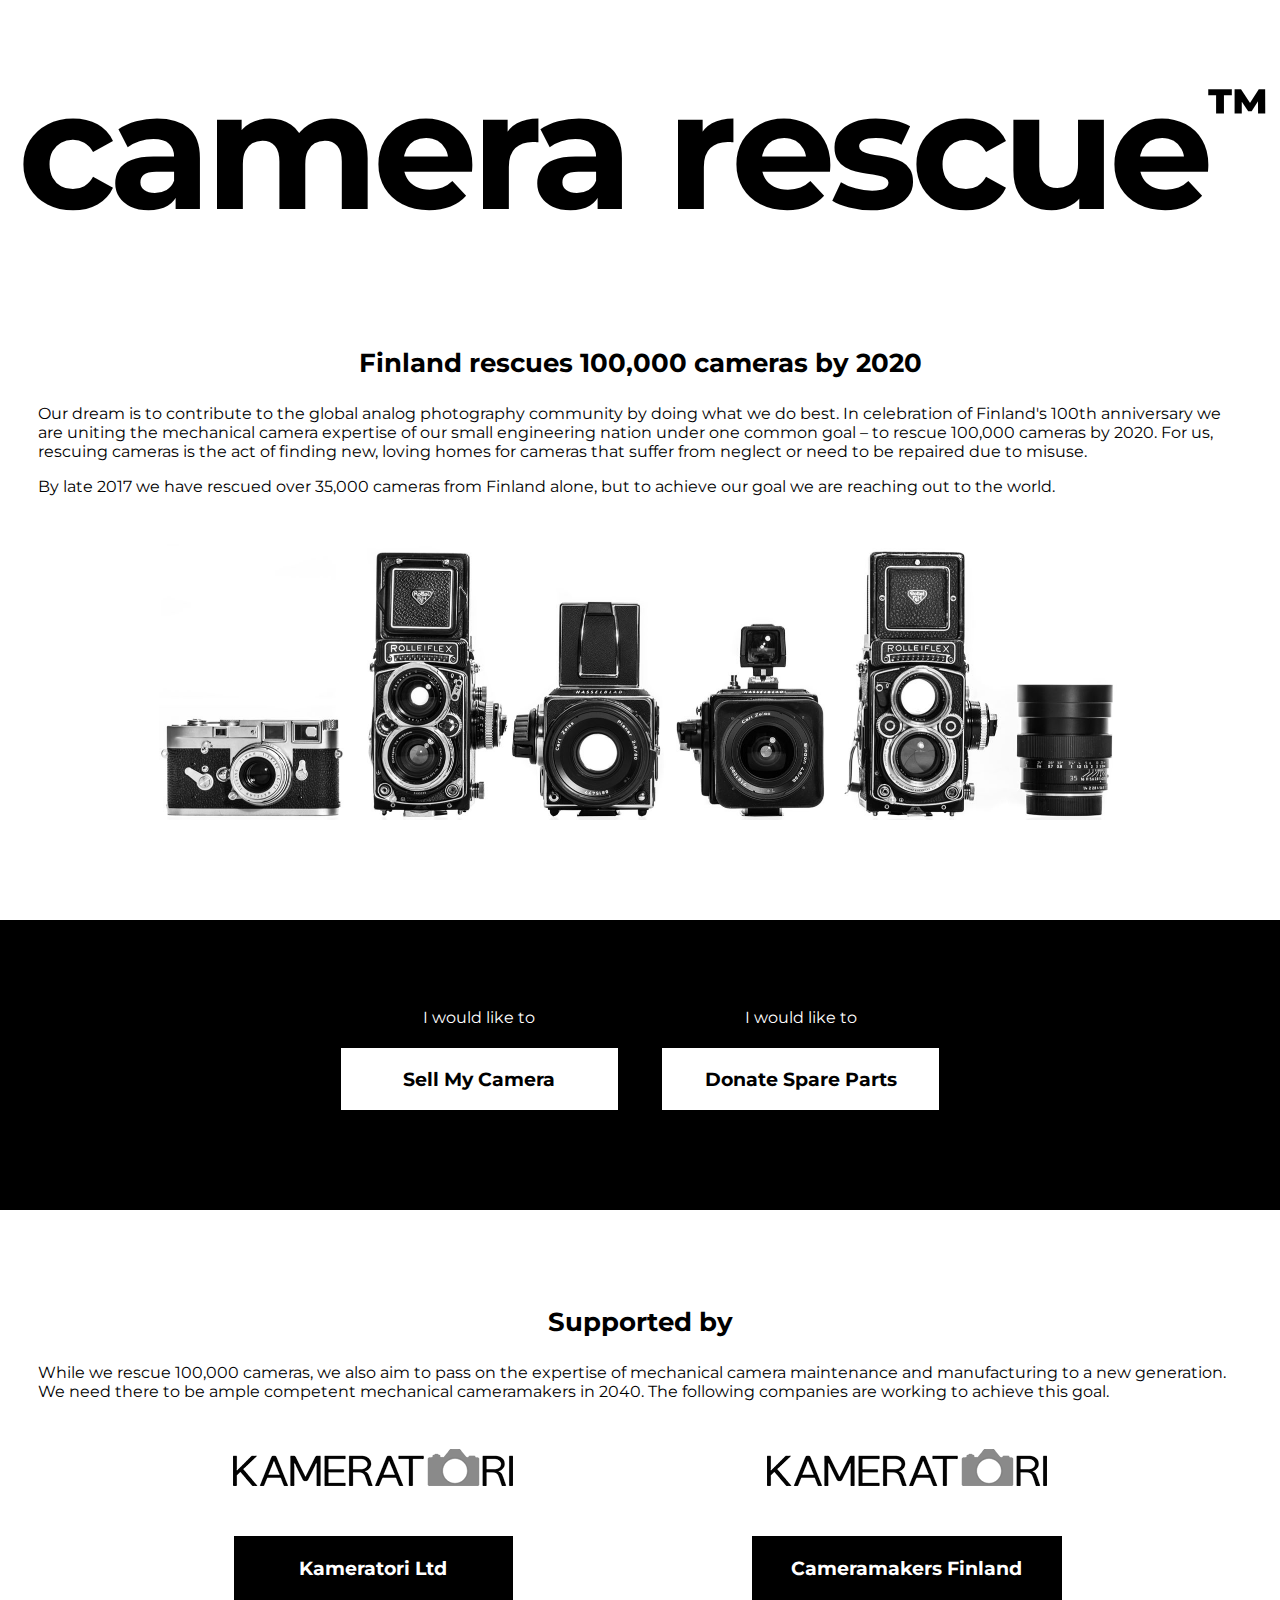
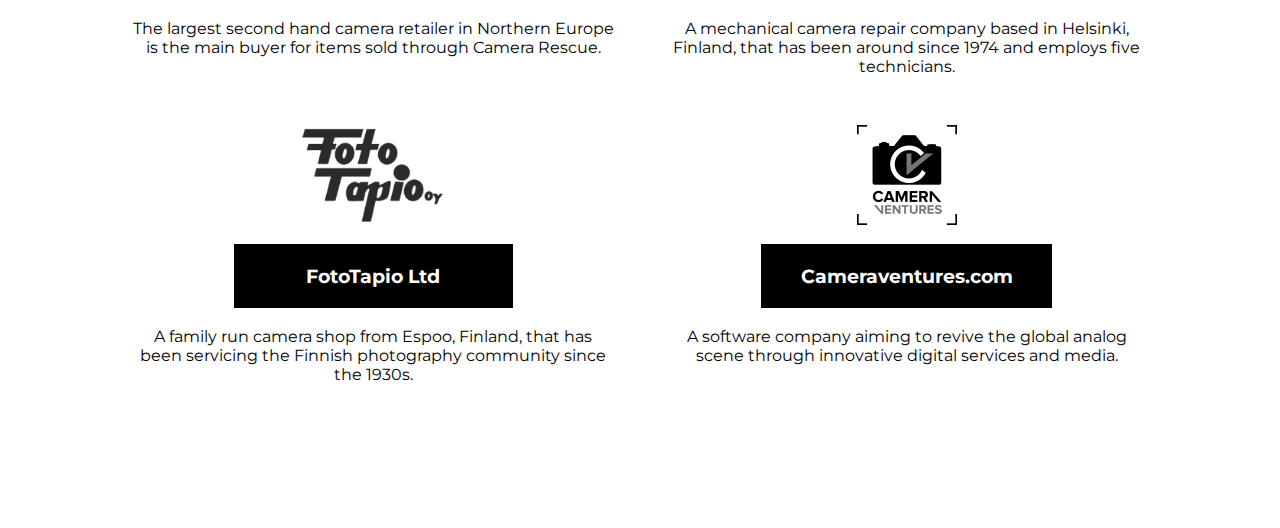
==== index.html @ b63a5067 "Added camera image" ====
<!DOCTYPE html>
<html>
<head>
  <meta charset="utf-8">
  <meta name="viewport" content="width=device-width, initial-scale=1.0">
  <meta name="description" content="Finland rescues 100,000 forgotten and broken cameras by 2020.">
  <meta name="keywords" content="camera, rescue, kameratori">

  <title>camera rescue</title>

  <link rel="stylesheet" href="assets/css/style.css">

  <script src="assets/js/init.js"></script>
</head>
<body class="center">
  <main>
    <!-- <h1 class="center"><span class="slide slide-left">camera</span> <span class="slide slide-right">rescue<span class="trademark">&trade;</span></span></h1> -->
    <h1 class="center">camera rescue<span class="trademark">&trade;</span></h1>

    <section class="center padded align-left ">
      <h2 class="align-center">Finland rescues 100,000 cameras by 2020</h2>
      
      <p>Our dream is to contribute to the global analog photography community by doing what we do best. In celebration of Finland's 100th anniversary we are uniting the mechanical camera expertise of our small engineering nation under one common goal &ndash; to rescue 100,000 cameras by 2020. For us, rescuing cameras is the act of finding new, loving homes for cameras that suffer from neglect or need to be repaired due to misuse.</p>
      
      <p>By late 2017 we have rescued over 35,000 cameras from Finland alone, but to achieve our goal we are reaching out to the world.</p>

      <div class="camera-container">
        <img src="assets/img/cameras.jpg" alt="Mechanical analog cameras">
      </div>
    </section>



    <section class="dark thick buttons">
      <h2>I would like to</h2>
    
      <div class="action-container">
        <p>I would like to</p>
        <!-- <a href="//kameratori.fi/sell-to-us" class="btn light bold"> -->
        <a href="#" class="btn light bold">
          Sell My Camera
        </a>
      </div>

      <div class="action-container">
        <p>I would like to</p>
        <!-- <a href="mailto:info@camerarescue.org" class="btn light bold"> -->
        <a href="#" class="btn light bold">
          Donate Spare Parts
        </a>
      </div>
    </section>



    <section class="center padded">
        <h2>Supported by</h2>
      
        <p class="align-left">While we rescue 100,000 cameras, we also aim to pass on the expertise of mechanical camera maintenance and manufacturing to a new generation. We need there to be ample competent mechanical cameramakers in 2040. The following companies are working to achieve this goal.</p>
      </div>
      
      <div class="company-container">
        <div class="company">
          <div class="logo-container">
            <img src="assets/img/logo/kameratori.png" alt="Kameratori logo">
          </div>

          <div class="company-description">
            <a href="#" class="btn dark bold">Kameratori Ltd</a>
            <p>The largest second hand camera retailer in Northern Europe is the main buyer for items sold through Camera Rescue.</p>
          </div>
        </div>

        <div class="company">
          <div class="logo-container">
            <img src="assets/img/logo/kameratori.png" alt="Cameramakers logo">
          </div>

          <div class="company-description">
            <a href="#" class="btn dark bold">Cameramakers Finland</a>
            <p>A mechanical camera repair company based in Helsinki, Finland, that has been around since 1974 and employs five technicians.</p>
          </div>
        </div>

        <div class="company">
          <div class="logo-container">
            <img src="assets/img/logo/fototapio.png" alt="FotoTapio logo">
          </div>

          <div class="company-description">
            <a href="#" class="btn dark bold">FotoTapio Ltd</a>
            <p>A family run camera shop from Espoo, Finland, that has been servicing the Finnish photography community since the 1930s.</p>
          </div>
        </div>

        <div class="company">
          <div class="logo-container">
            <img src="assets/img/logo/cameraventures.png" alt="Cameraventures logo">
          </div>

          <div class="company-description">
            <a href="#" class="btn dark bold">Cameraventures.com</a>
            <p>A software company aiming to revive the global analog scene through innovative digital services and media.</p>
          </div>
        </div> 
      </div>  
    </section>

  </main>

  <script src="assets/js/script.js"></script>
</body>
</html>
---- assets/css/style.css ----
@import url('https://fonts.googleapis.com/css?family=Montserrat:400,500,700');

* {
  margin: 0;
  box-sizing: content-box;
}

a, a:hover, a:visited, a:active, a:focus {
  text-decoration: none;
  color: inherit;
}

p {
  margin-bottom: 1em;
}

html {
  font-size: 12pt;
}

body {
  font-family: 'Montserrat', sans-serif;
}

main {
  padding-top: 3em;
}

section {
  clear: both;
  margin-bottom: 1rem;
  padding-top: 2rem;
  padding-bottom: 2rem;
}

section.thick {
  padding-top: 3rem;
  padding-bottom: 3rem;
}

h1, h2, h3, h4 {
  font-weight: 700;
  margin-bottom: 1em;
}

h1 {
  margin-bottom: 1rem;
  font-size: 1.4rem;
  letter-spacing: -0.04em;
}

h1 span.trademark {
  font-size: 0.35em;
  position: relative;
  top: 0.45em;
  font-weight: 800;
  vertical-align: top;
  user-select: none;
}

h2 {  font-size: 1.2rem;  }
h3 {
  font-weight: 500;
  font-size: 1.3rem;
}

img {
  max-width: 100%;
  max-height: 100%;
  filter: grayscale(100%);
}

.camera-container {
  margin-top: 3em;
  width: 100%;
  margin-left: auto;
  margin-right: auto;
}

.action-container {
  display: block;
  margin: 0;
}

.action-container p {
  display: none;
  margin: 0;
  transition: transform 0.3s ;
}

.action-container p.active {
  transform: translateY(3em);
}

.btn {
  display: inline-block;
  margin: 0.5em;
  padding: 1em 2em;
  min-width: 200px;
  border: 1px solid black;
  font-size: 1.2em;
  transition-duration: 0.3s;
  transition-timing-function: ease;
  transition-property: background-color, border-color, color, transform;
}

.btn.light {
  background-color: white;
}

.btn.light, .btn.light:hover, .btn.light:visited, .btn.light:active, .btn.light:focus {
  color: black;
}

.btn.dark, .btn.dark:hover, .btn.dark:visited, .btn.dark:active, .btn.dark:focus {
  color: white;
}

.btn:hover {
  transform: translateY(-5px);
}

.btn.light:hover {
  color: white;
  border-color: white;
  background-color: black;
}

.btn.dark:hover {
  color: black;
  border-color: black;
  background-color: white;
}

.dark {
  background-color: black;
  color: white;
}

.bold {
  font-weight: 700;
}

.padded {
  padding-left: 3%;
  padding-right: 3%;
}

.center {
  margin-left: auto;
  margin-right: auto;
  text-align: center;
}

.align-center {
  text-align: center;
}

.align-left {
  text-align: left;
}

.align-right {
  text-align: right;
} 

.company {
  vertical-align: top;
  display: block;
  margin-bottom: 2em;
  margin-left: 2%;
  margin-right: 2%;
}

.company h3 {
  display: inline-block;
  padding: 1rem;
}

.logo-container {
  line-height: 100px;
  height: 100px;
  max-width: 100%;
}

.logo-container img {
  vertical-align: middle;
}

.company-description {
  display: inline-block;
}

.company-description h3 {
  margin-bottom: 0.2em;
}

@media (min-width: 200px) {
  h1 {  font-size: 1.6rem;  }
}

@media (min-width: 350px) {
  h1 {  font-size: 2.8rem;  }
  h2 {  font-size: 1.6em;  }
}

@media (min-width: 670px) {
  h1 {
    font-size: 4rem;
  }
  .action-container {
    display: inline-block;
  }
  .btn {
    margin: 1em;
  }
  section.buttons h2 {
    display: none;
  }
  .action-container p {
    display: block;
    margin-top: 0.5em;
  }
}

@media (min-width: 1000px) {
  h1 {
    font-size: 6rem;
  }
  .camera-container {
    width: 80%;
  }
  section {
    padding-top: 3.5rem;
    padding-bottom: 3.5rem;
  }
  section.thick {
    padding-top: 5rem;
    padding-bottom: 5rem;
  }
  .company {
    display: inline-block;
    width: 40%;
  }
}

@media (min-width: 1200px) {
  h1 {
    font-size: 8rem;
  }
  section {
    padding-top: 5rem;
    padding-bottom: 5rem;
  }
}

@media (min-width: 1600px) {
  h1 {
    font-size: 10rem;
  }
}
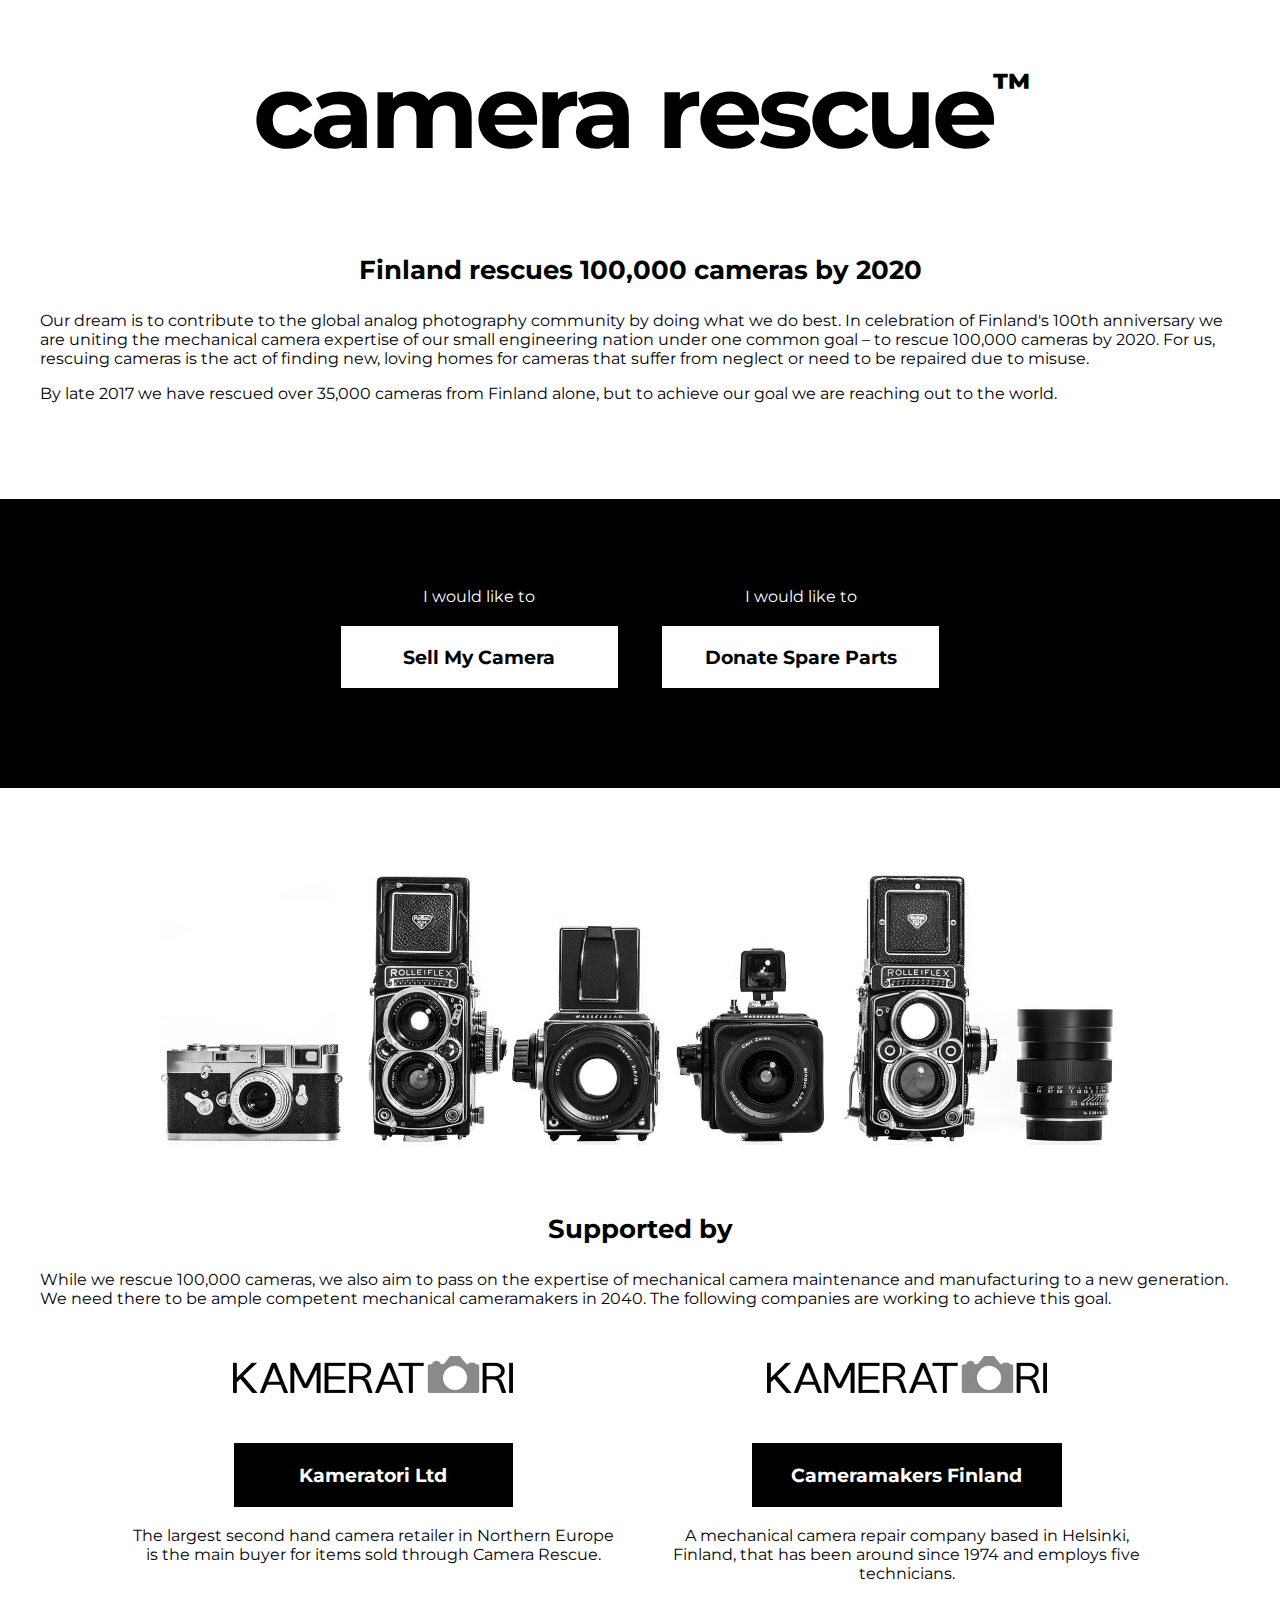
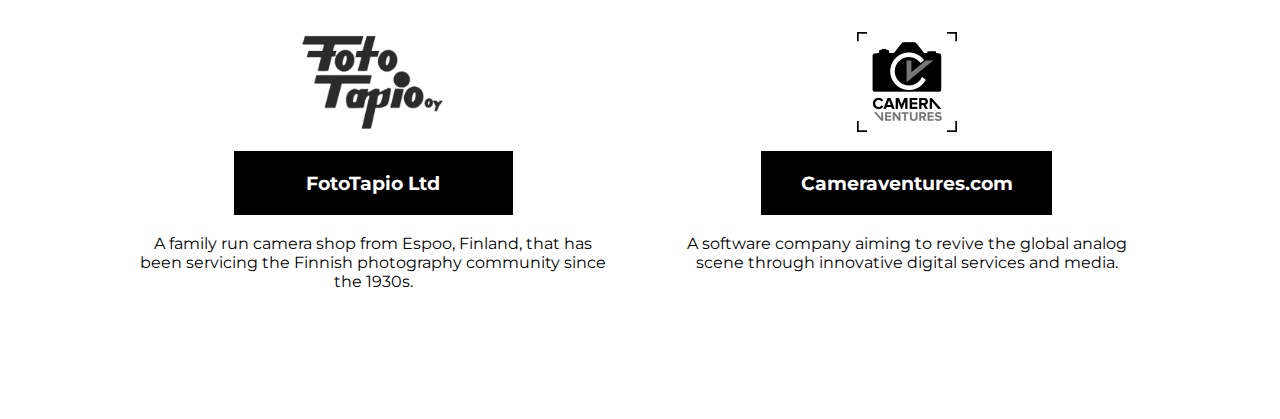
==== commit 45614c87: "Resized title, limited paragraph width" ====
--- a/index.html
+++ b/index.html
@@ -23,10 +23,6 @@
       <p>Our dream is to contribute to the global analog photography community by doing what we do best. In celebration of Finland's 100th anniversary we are uniting the mechanical camera expertise of our small engineering nation under one common goal &ndash; to rescue 100,000 cameras by 2020. For us, rescuing cameras is the act of finding new, loving homes for cameras that suffer from neglect or need to be repaired due to misuse.</p>
       
       <p>By late 2017 we have rescued over 35,000 cameras from Finland alone, but to achieve our goal we are reaching out to the world.</p>
-
-      <div class="camera-container">
-        <img src="assets/img/cameras.jpg" alt="Mechanical analog cameras">
-      </div>
     </section>
 
 
@@ -54,10 +50,13 @@
 
 
     <section class="center padded">
-        <h2>Supported by</h2>
-      
-        <p class="align-left">While we rescue 100,000 cameras, we also aim to pass on the expertise of mechanical camera maintenance and manufacturing to a new generation. We need there to be ample competent mechanical cameramakers in 2040. The following companies are working to achieve this goal.</p>
+      <div class="camera-container">
+        <img src="assets/img/cameras.jpg" alt="Mechanical analog cameras">
       </div>
+
+      <h2>Supported by</h2>
+    
+      <p class="align-left">While we rescue 100,000 cameras, we also aim to pass on the expertise of mechanical camera maintenance and manufacturing to a new generation. We need there to be ample competent mechanical cameramakers in 2040. The following companies are working to achieve this goal.</p>
       
       <div class="company-container">
         <div class="company">
--- a/assets/css/style.css
+++ b/assets/css/style.css
@@ -12,6 +12,9 @@
 
 p {
   margin-bottom: 1em;
+  max-width: 1200px;
+  margin-left: auto;
+  margin-right: auto;
 }
 
 html {
@@ -28,7 +31,6 @@
 
 section {
   clear: both;
-  margin-bottom: 1rem;
   padding-top: 2rem;
   padding-bottom: 2rem;
 }
@@ -44,7 +46,7 @@
 }
 
 h1 {
-  margin-bottom: 1rem;
+  margin-bottom: 0;
   font-size: 1.4rem;
   letter-spacing: -0.04em;
 }
@@ -71,7 +73,7 @@
 }
 
 .camera-container {
-  margin-top: 3em;
+  margin-bottom: 4em;
   width: 100%;
   margin-left: auto;
   margin-right: auto;
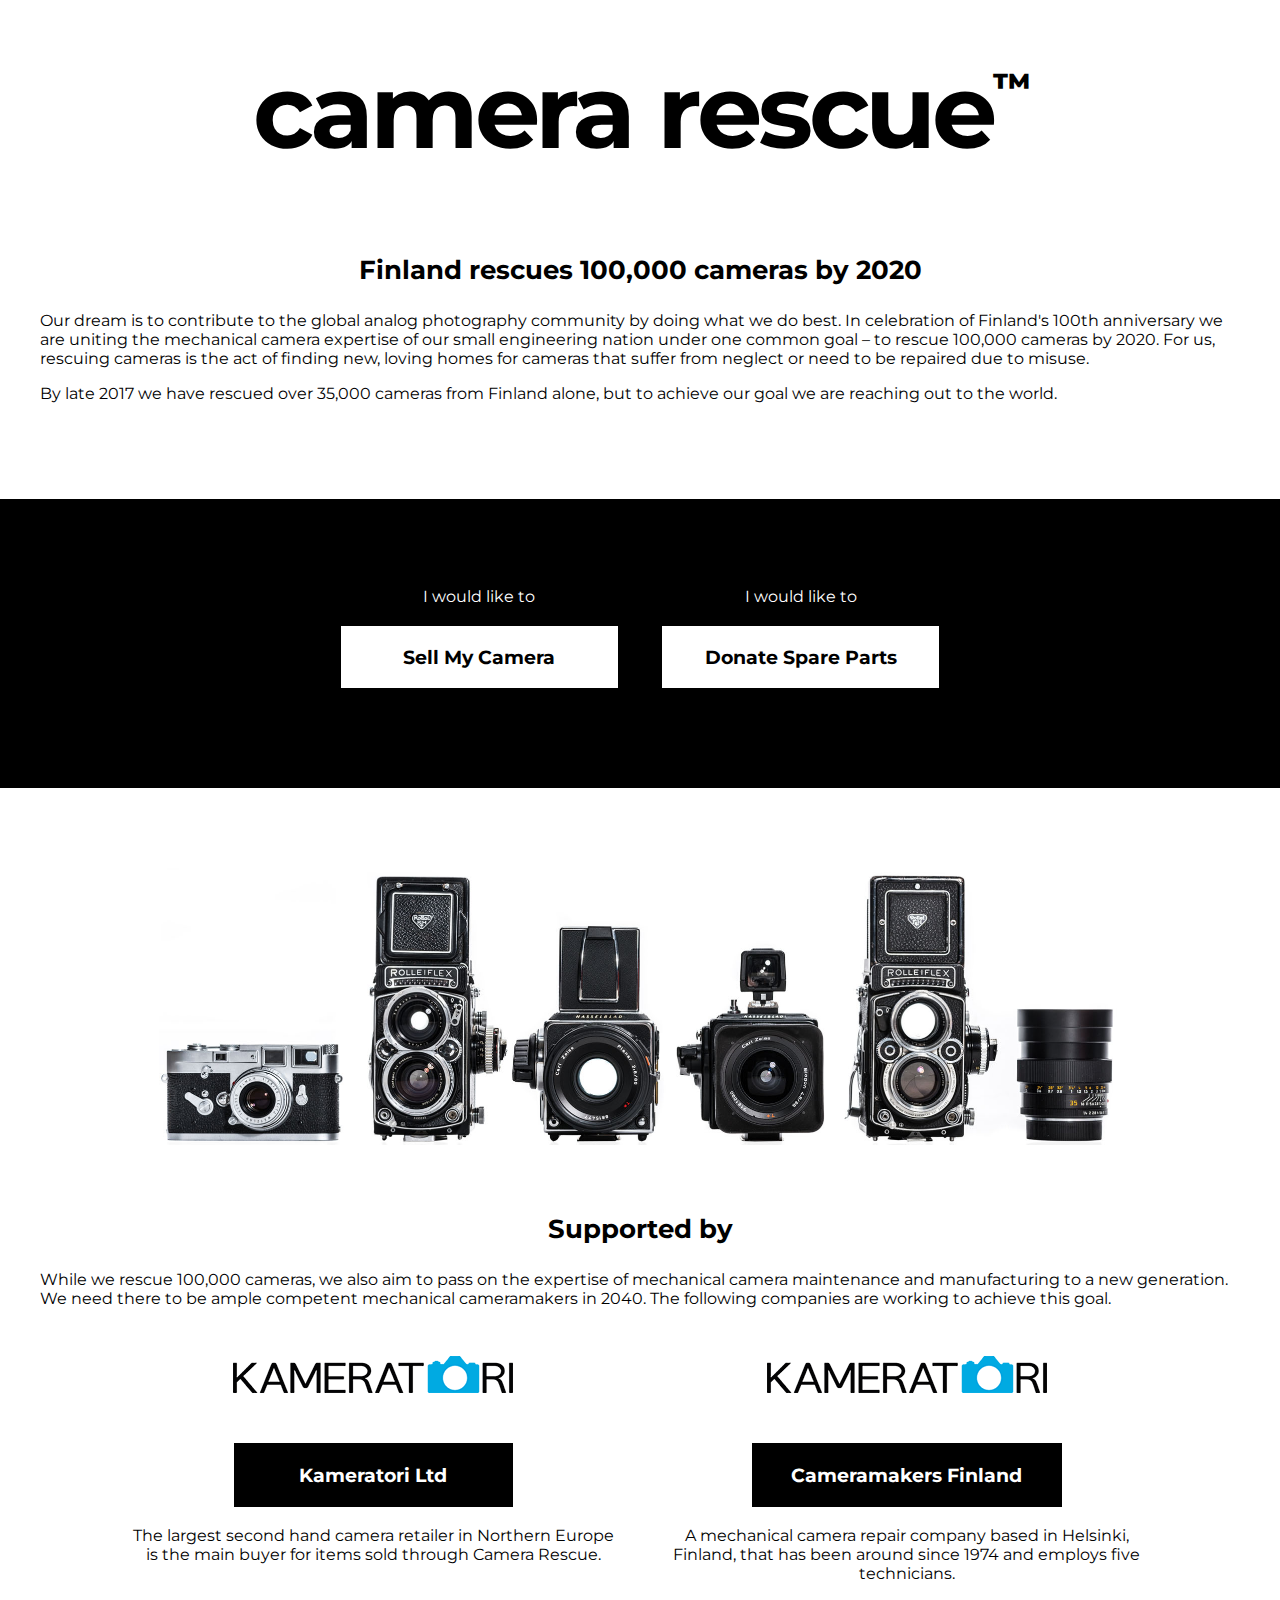
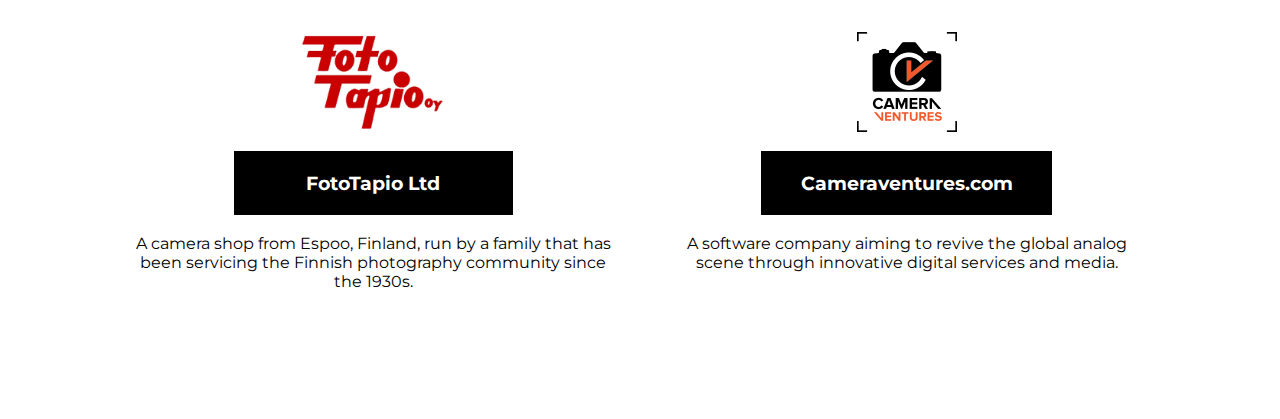
==== commit 92ab4a2f: "Prefixed css" ====
--- a/index.html
+++ b/index.html
@@ -88,7 +88,7 @@
 
           <div class="company-description">
             <a href="#" class="btn dark bold">FotoTapio Ltd</a>
-            <p>A family run camera shop from Espoo, Finland, that has been servicing the Finnish photography community since the 1930s.</p>
+            <p>A camera shop from Espoo, Finland, run by a family that has been servicing the Finnish photography community since the 1930s.</p>
           </div>
         </div>
 
--- a/assets/css/style.css
+++ b/assets/css/style.css
@@ -69,12 +69,13 @@
 img {
   max-width: 100%;
   max-height: 100%;
-  filter: grayscale(100%);
+  /*filter: grayscale(100%);*/
 }
 
 .camera-container {
   margin-bottom: 4em;
   width: 100%;
+  max-width: 1200px;
   margin-left: auto;
   margin-right: auto;
 }
@@ -91,6 +92,8 @@
 }
 
 .action-container p.active {
+  -webkit-transform: translateY(3em);
+  -ms-transform: translateY(3em);
   transform: translateY(3em);
 }
 
@@ -119,6 +122,8 @@
 }
 
 .btn:hover {
+  -webkit-transform: translateY(-5px);
+  -ms-transform: translateY(-5px);
   transform: translateY(-5px);
 }
 
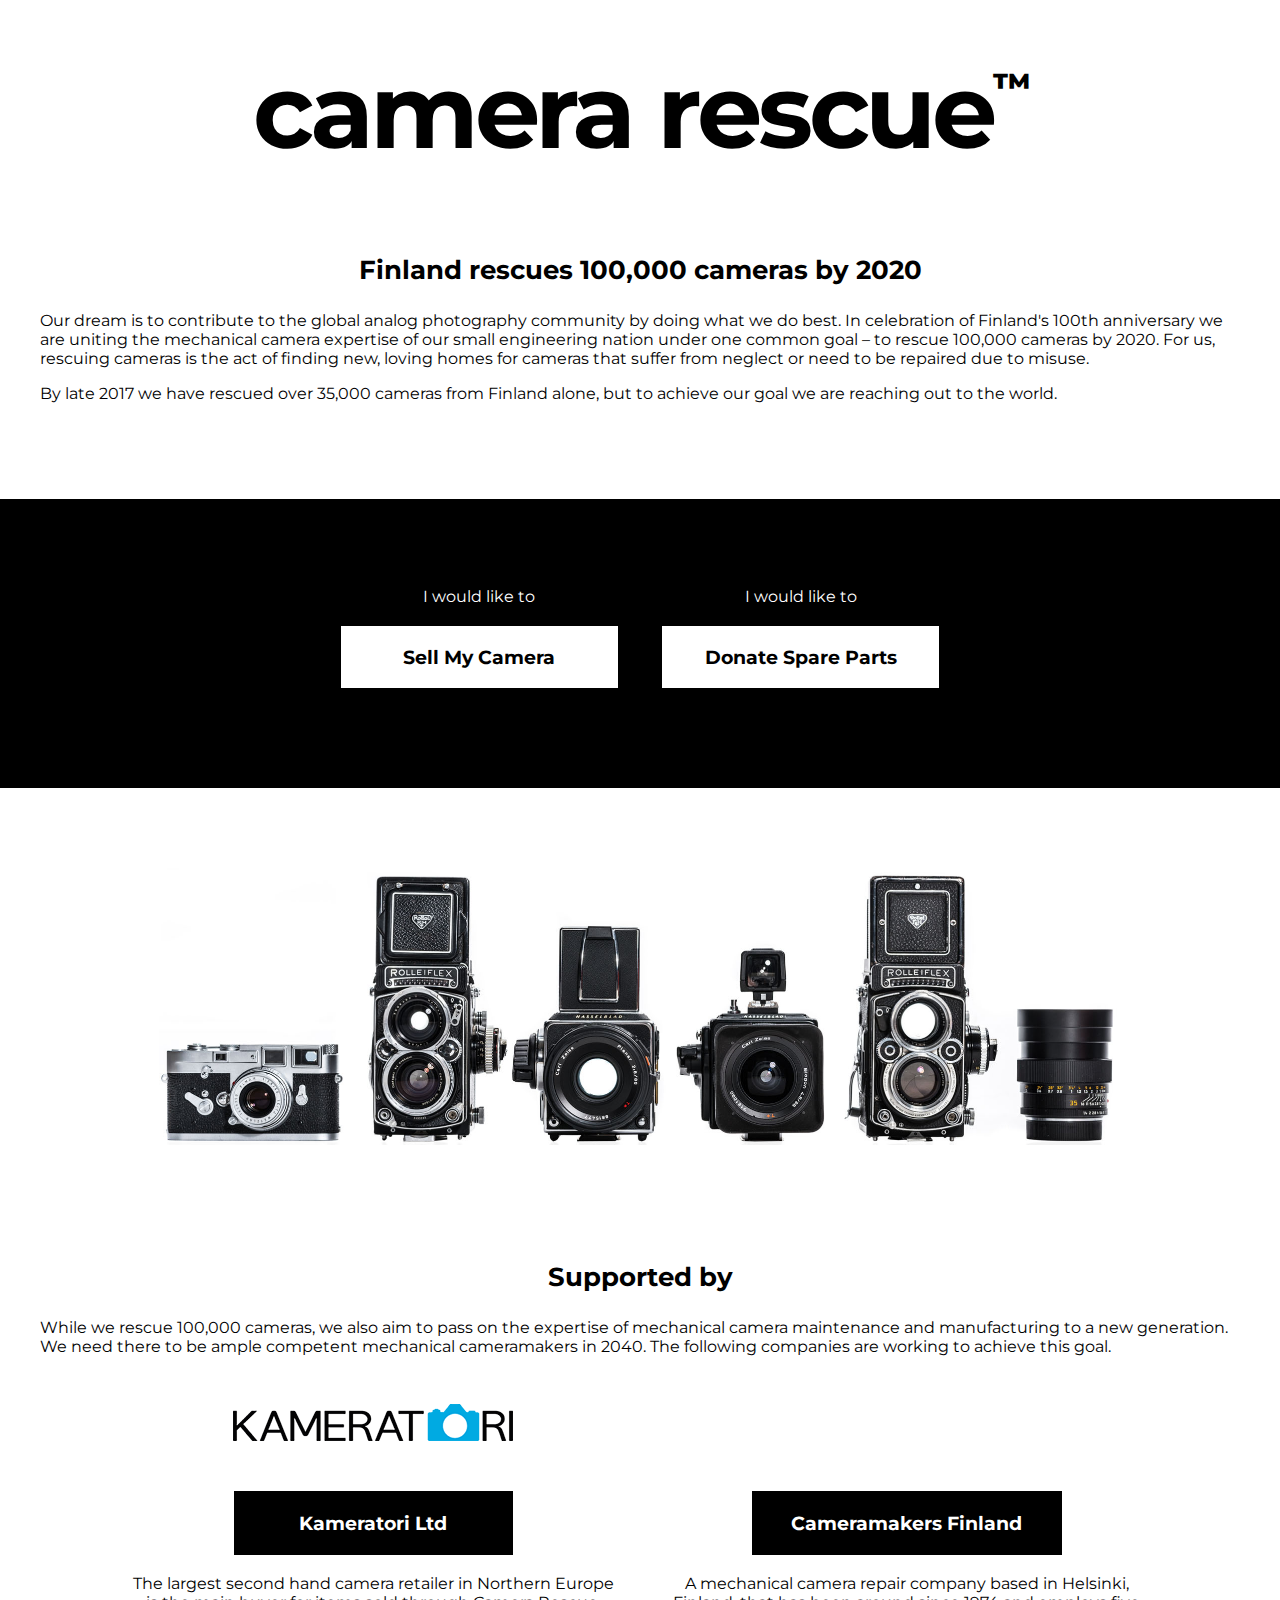
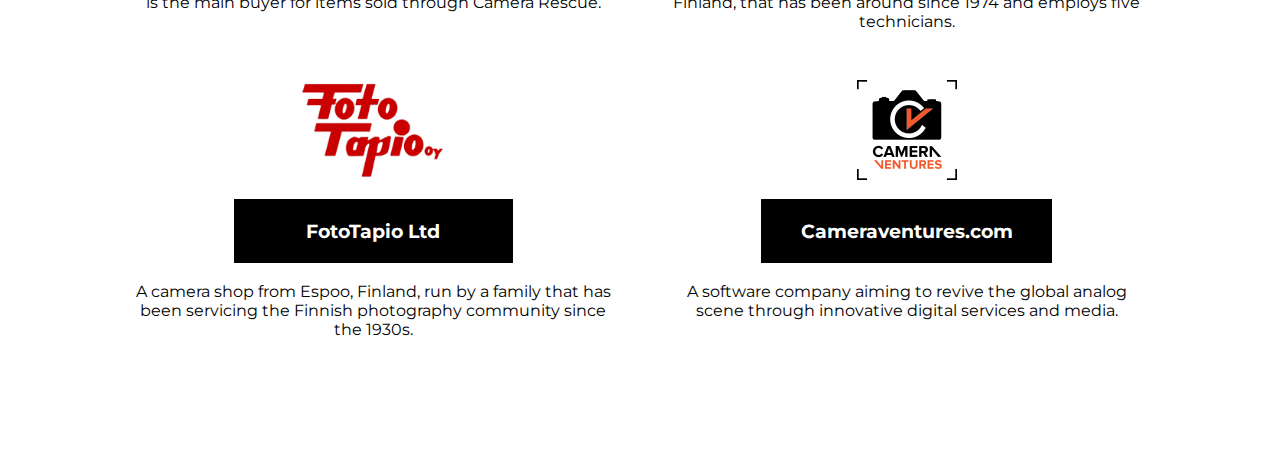
==== commit 6afede2a: "Small tweaks" ====
--- a/index.html
+++ b/index.html
@@ -72,7 +72,7 @@
 
         <div class="company">
           <div class="logo-container">
-            <img src="assets/img/logo/kameratori.png" alt="Cameramakers logo">
+            <!-- <img src="assets/img/logo/kameratori.png" alt="Cameramakers logo"> -->
           </div>
 
           <div class="company-description">
--- a/assets/css/style.css
+++ b/assets/css/style.css
@@ -35,7 +35,7 @@
   padding-bottom: 2rem;
 }
 
-section.thick {
+.thick {
   padding-top: 3rem;
   padding-bottom: 3rem;
 }
@@ -73,9 +73,9 @@
 }
 
 .camera-container {
-  margin-bottom: 4em;
   width: 100%;
   max-width: 1200px;
+  margin-bottom: 2em;
   margin-left: auto;
   margin-right: auto;
 }
@@ -196,6 +196,7 @@
 
 .company-description {
   display: inline-block;
+  max-width: 500px;
 }
 
 .company-description h3 {
@@ -236,12 +237,13 @@
   }
   .camera-container {
     width: 80%;
+    margin-bottom: 7rem;
   }
   section {
     padding-top: 3.5rem;
     padding-bottom: 3.5rem;
   }
-  section.thick {
+  .thick {
     padding-top: 5rem;
     padding-bottom: 5rem;
   }
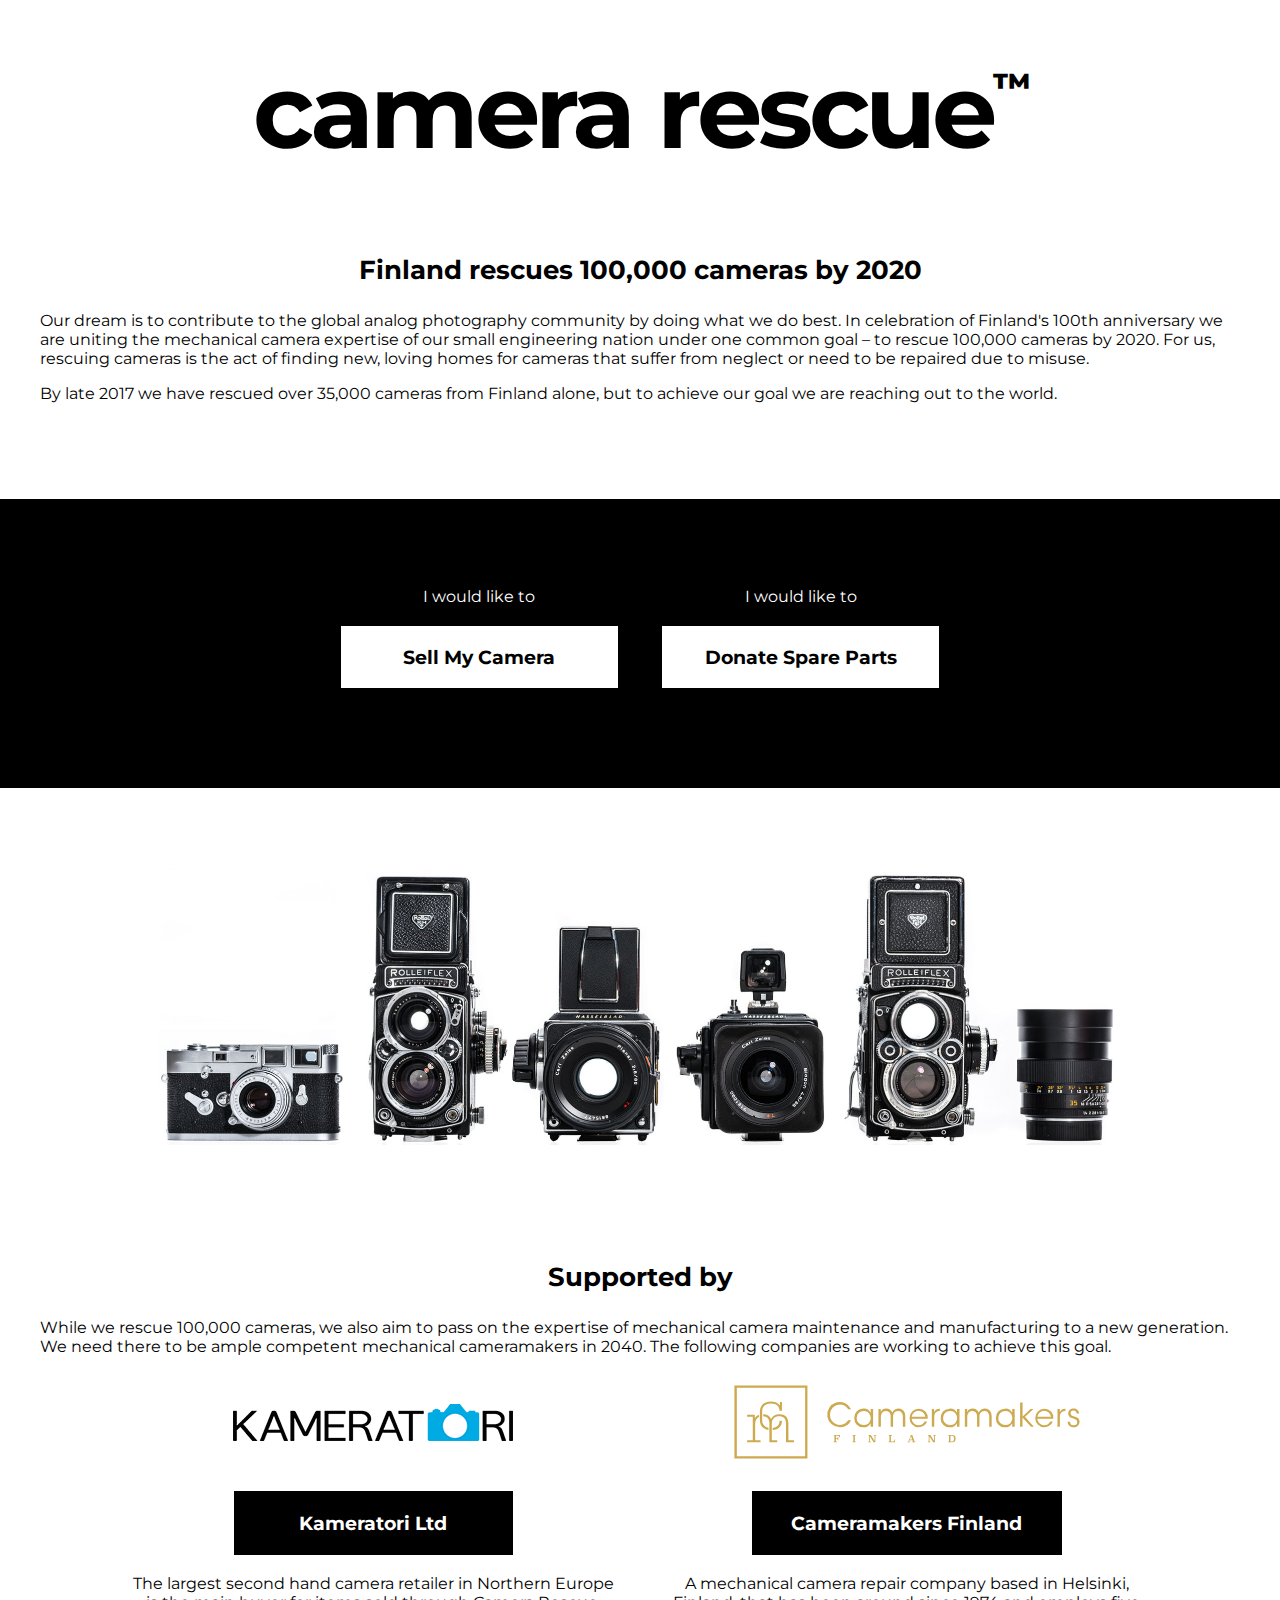
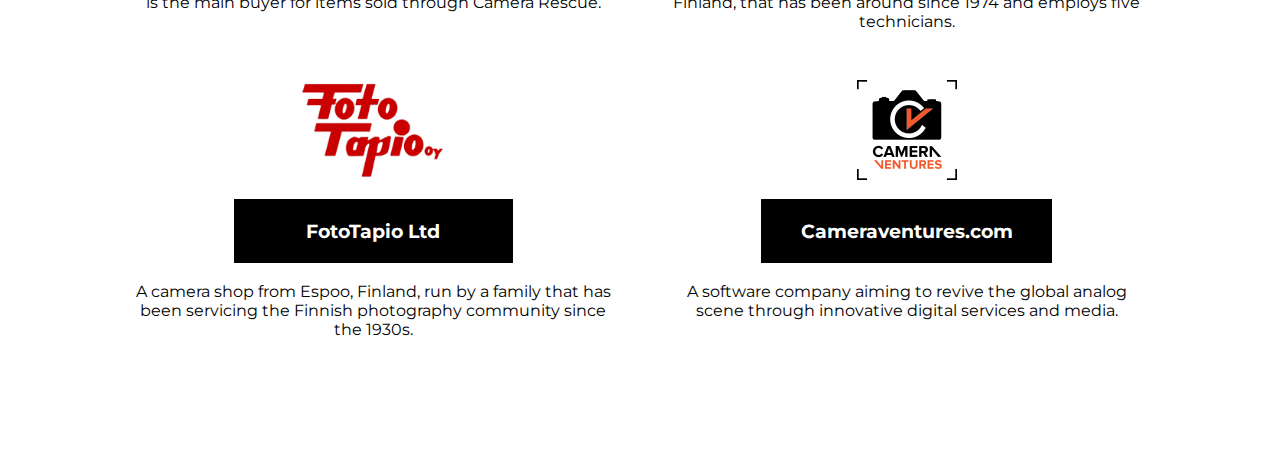
==== commit fc9f654e: "Added Cameramakers logo" ====
--- a/index.html
+++ b/index.html
@@ -3,18 +3,17 @@
 <head>
   <meta charset="utf-8">
   <meta name="viewport" content="width=device-width, initial-scale=1.0">
+
+  <meta name="title" content="Camera Rescue">
   <meta name="description" content="Finland rescues 100,000 forgotten and broken cameras by 2020.">
   <meta name="keywords" content="camera, rescue, kameratori">
 
-  <title>camera rescue</title>
+  <title>Camera Rescue</title>
 
   <link rel="stylesheet" href="assets/css/style.css">
-
-  <script src="assets/js/init.js"></script>
 </head>
 <body class="center">
   <main>
-    <!-- <h1 class="center"><span class="slide slide-left">camera</span> <span class="slide slide-right">rescue<span class="trademark">&trade;</span></span></h1> -->
     <h1 class="center">camera rescue<span class="trademark">&trade;</span></h1>
 
     <section class="center padded align-left ">
@@ -32,16 +31,14 @@
     
       <div class="action-container">
         <p>I would like to</p>
-        <!-- <a href="//kameratori.fi/sell-to-us" class="btn light bold"> -->
-        <a href="#" class="btn light bold">
+        <a href="//kameratori.fi/sell-to-us" class="btn light bold">
           Sell My Camera
         </a>
       </div>
 
       <div class="action-container">
         <p>I would like to</p>
-        <!-- <a href="mailto:info@camerarescue.org" class="btn light bold"> -->
-        <a href="#" class="btn light bold">
+        <a href="mailto:info@camerarescue.org" class="btn light bold">
           Donate Spare Parts
         </a>
       </div>
@@ -65,14 +62,14 @@
           </div>
 
           <div class="company-description">
-            <a href="#" class="btn dark bold">Kameratori Ltd</a>
+            <a href="//kameratori.fi" class="btn dark bold">Kameratori Ltd</a>
             <p>The largest second hand camera retailer in Northern Europe is the main buyer for items sold through Camera Rescue.</p>
           </div>
         </div>
 
         <div class="company">
           <div class="logo-container">
-            <!-- <img src="assets/img/logo/kameratori.png" alt="Cameramakers logo"> -->
+            <img src="assets/img/logo/cameramakers.svg" alt="Cameramakers logo">
           </div>
 
           <div class="company-description">
@@ -87,7 +84,7 @@
           </div>
 
           <div class="company-description">
-            <a href="#" class="btn dark bold">FotoTapio Ltd</a>
+            <a href="//www.fototapio.fi" class="btn dark bold">FotoTapio Ltd</a>
             <p>A camera shop from Espoo, Finland, run by a family that has been servicing the Finnish photography community since the 1930s.</p>
           </div>
         </div>
@@ -98,7 +95,7 @@
           </div>
 
           <div class="company-description">
-            <a href="#" class="btn dark bold">Cameraventures.com</a>
+            <a href="//cameraventures.com" class="btn dark bold">Cameraventures.com</a>
             <p>A software company aiming to revive the global analog scene through innovative digital services and media.</p>
           </div>
         </div> 
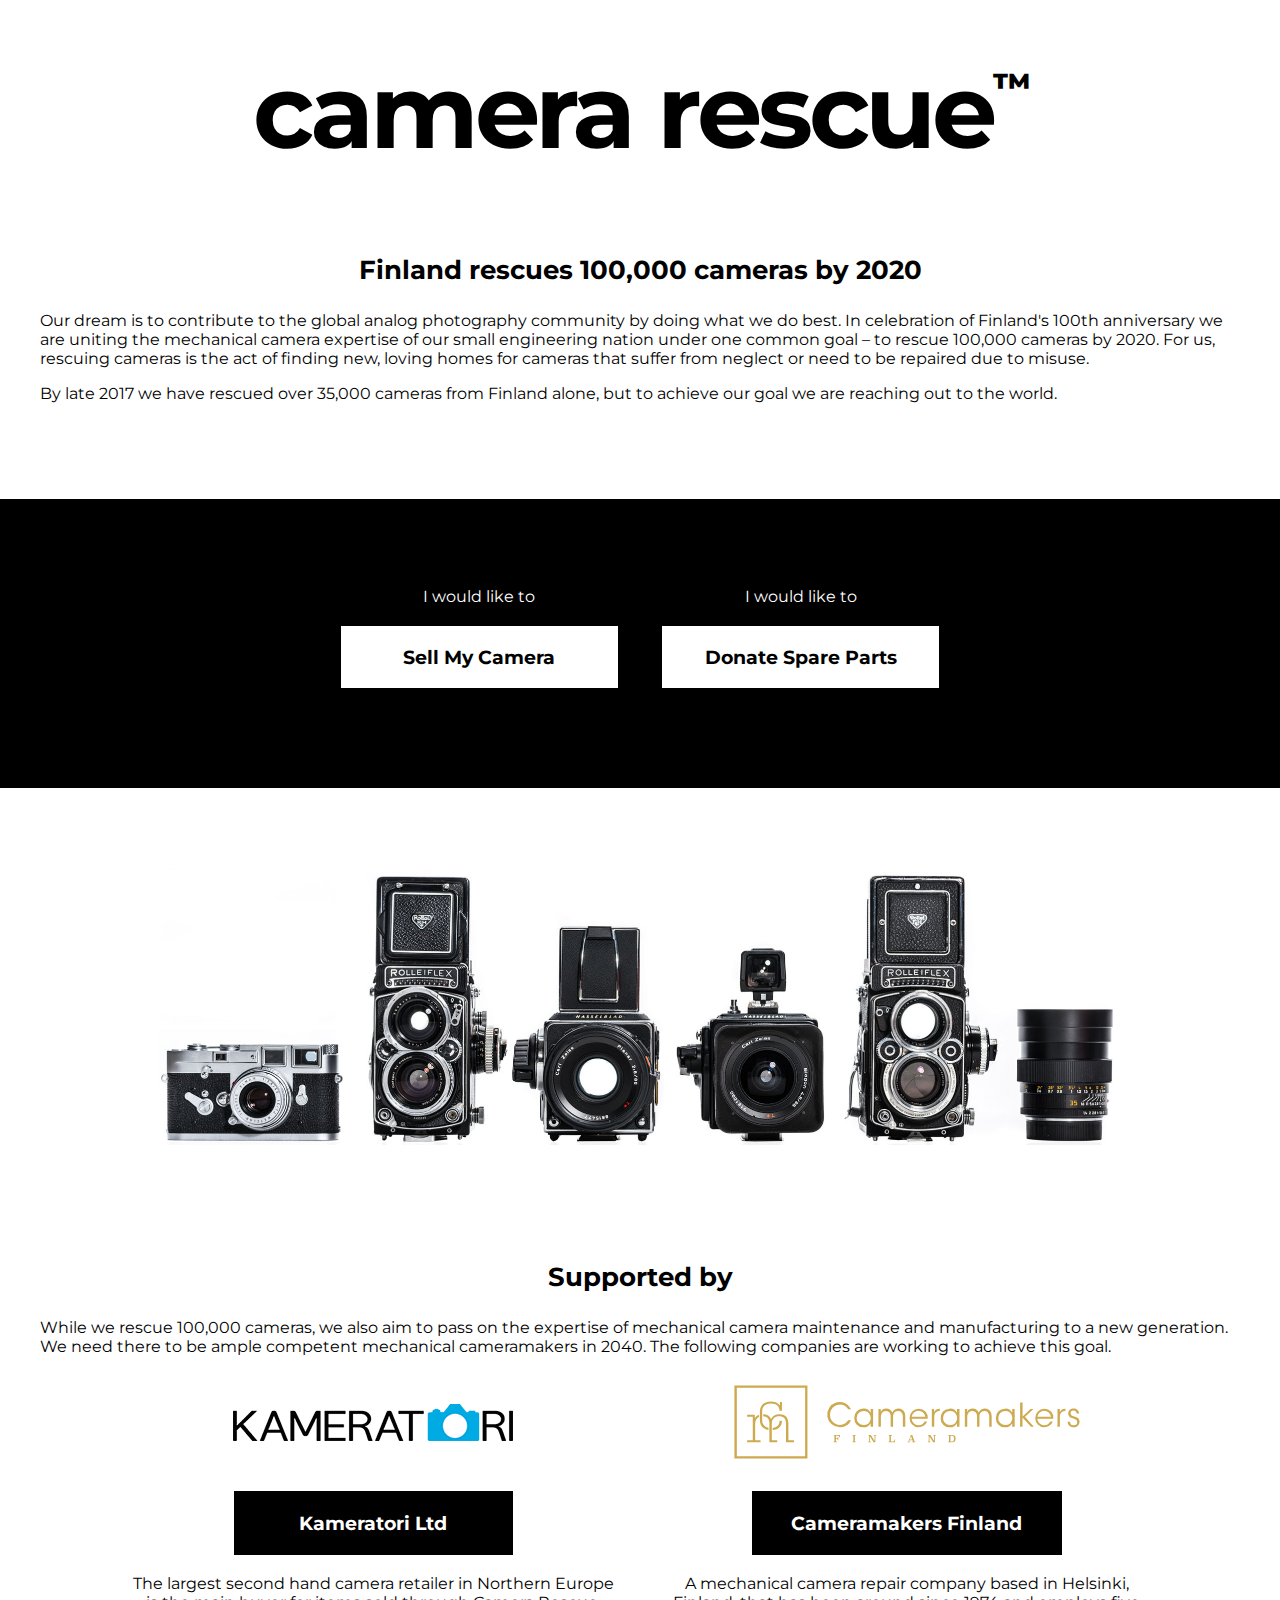
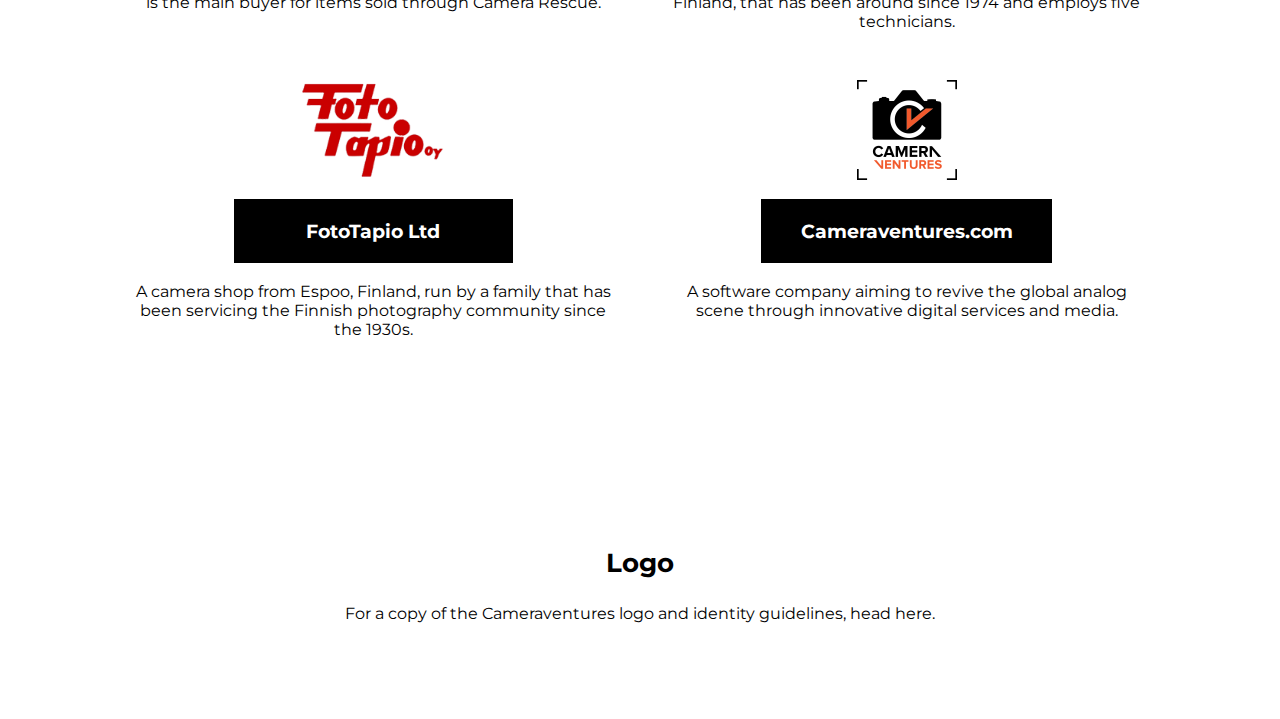
==== commit 0fd2e240: "Added logo page" ====
--- a/index.html
+++ b/index.html
@@ -102,6 +102,11 @@
       </div>  
     </section>
 
+    <section>
+      <h2>Logo</h2>
+      <p>For a copy of the Cameraventures logo and identity guidelines, head <a href="logo.html">here</a>.</p>
+    </section>
+
   </main>
 
   <script src="assets/js/script.js"></script>
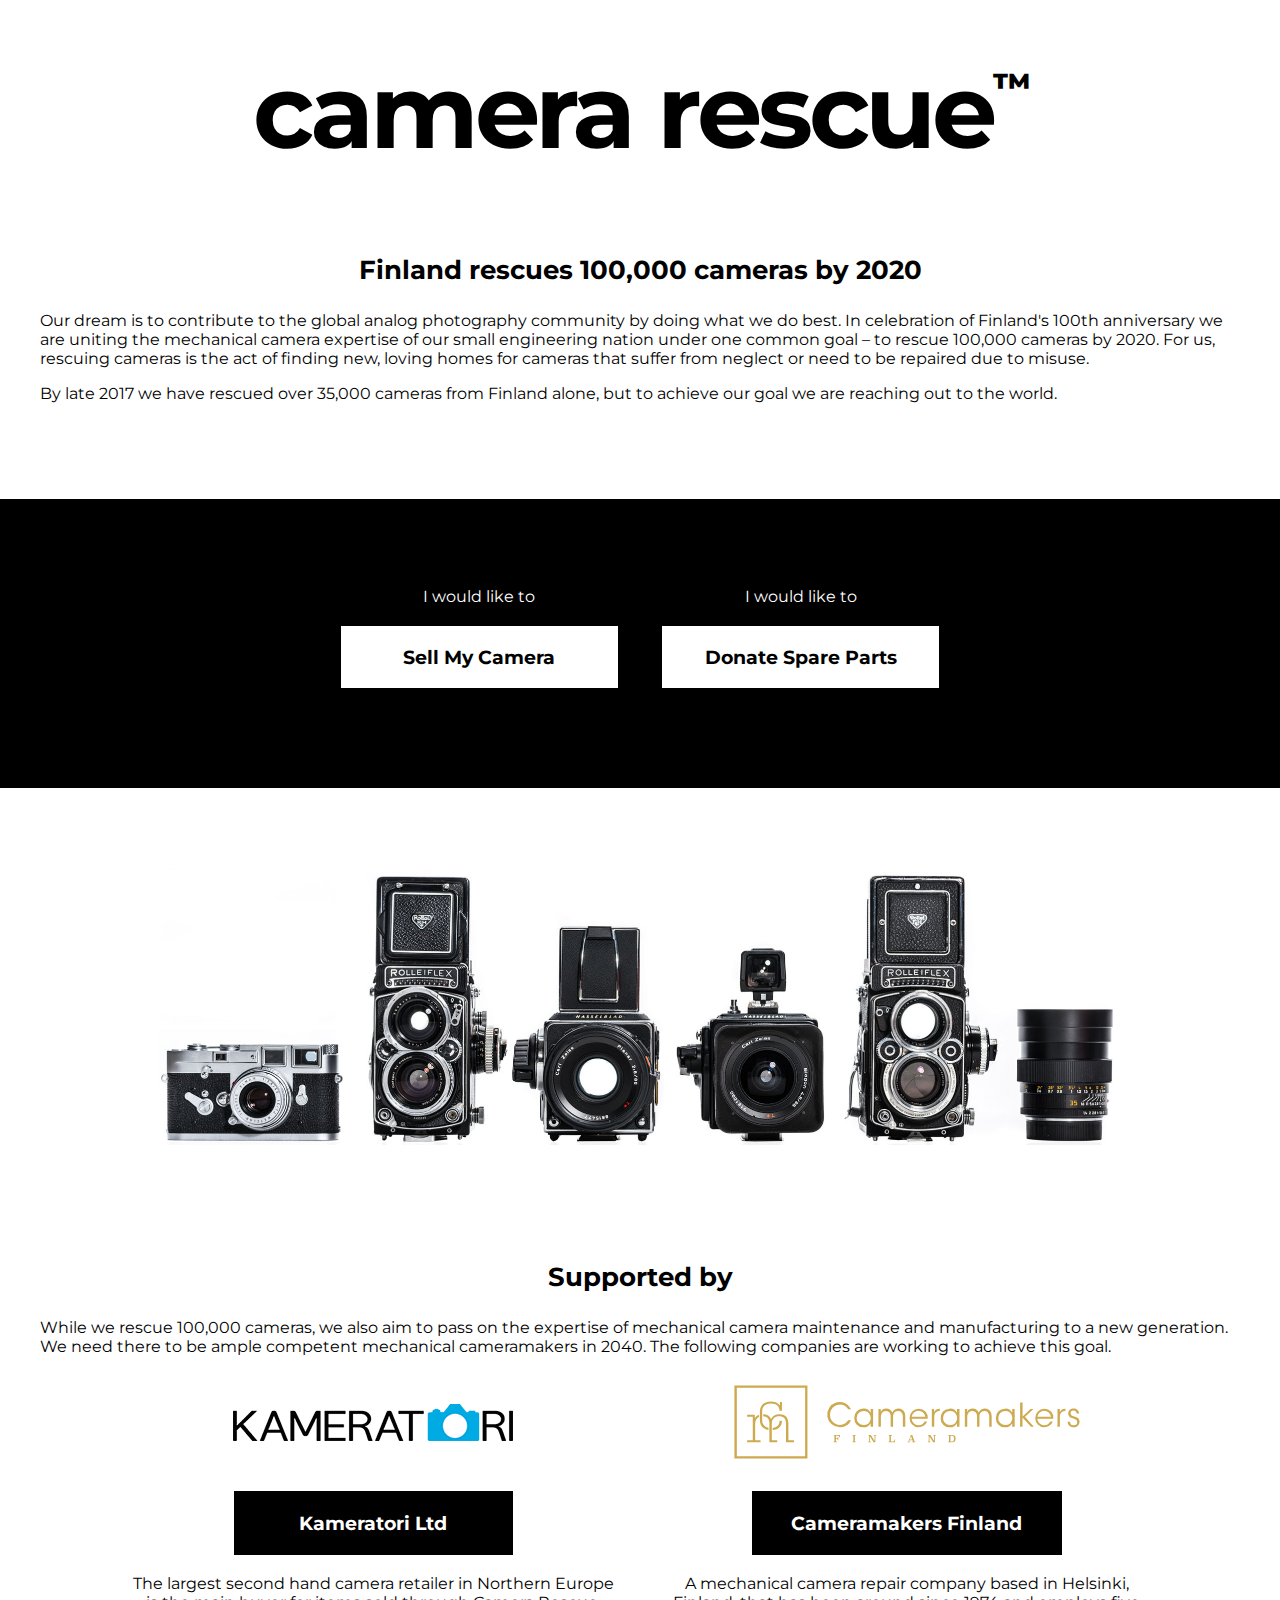
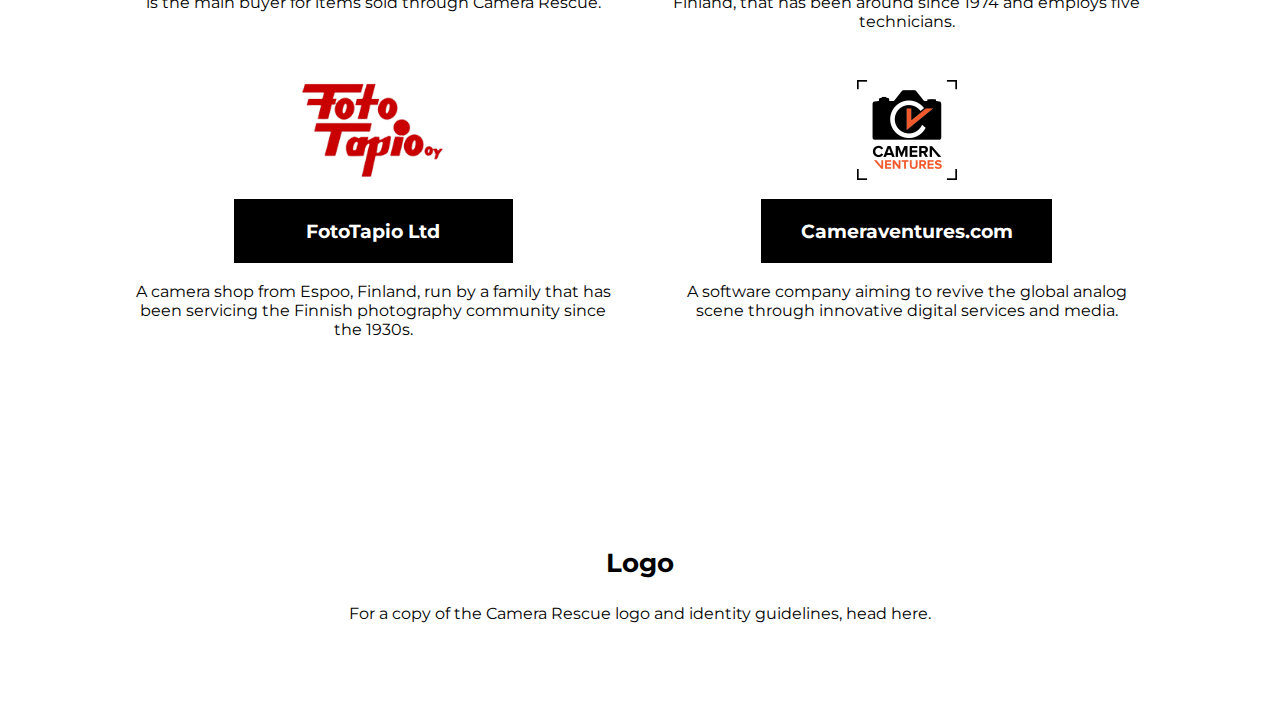
==== commit 32680d65: "Created generic template email, fixed logo page link displaying Cameraventures" ====
--- a/index.html
+++ b/index.html
@@ -104,7 +104,7 @@
 
     <section>
       <h2>Logo</h2>
-      <p>For a copy of the Cameraventures logo and identity guidelines, head <a href="logo.html">here</a>.</p>
+      <p>For a copy of the Camera Rescue logo and identity guidelines, head <a href="logo.html">here</a>.</p>
     </section>
 
   </main>
